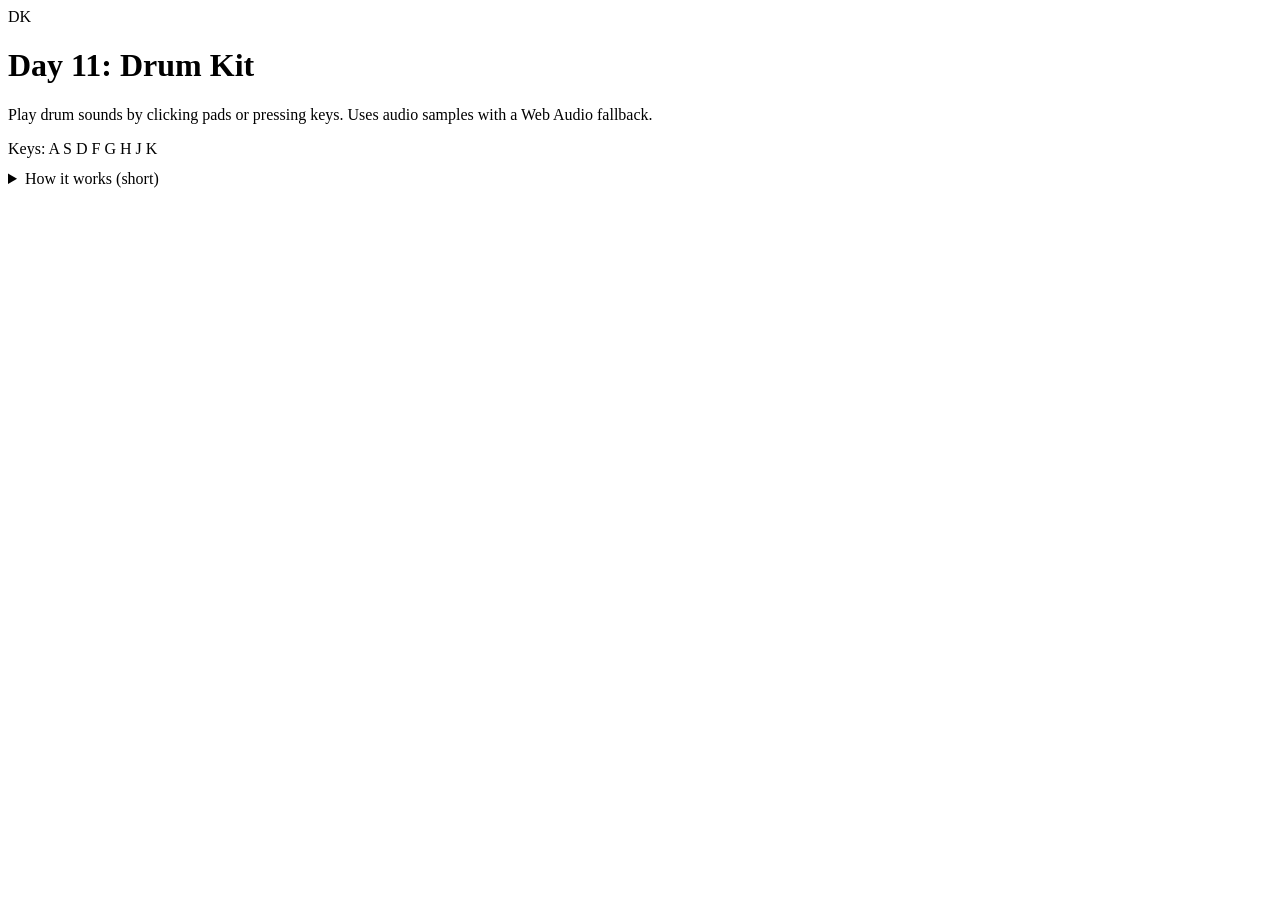
==== Code Playground/Drum Kit/Index.html @ 3bd1d0f8 "Add initial HTML structure for Drum Kit project" ====
<!doctype html>
<html lang="en">

<head>
    <meta charset="utf-8" />
    <meta name="viewport" content="width=device-width,initial-scale=1" />
    <title>Day 11 — Drum Kit</title>
    <link rel="stylesheet" href="style.css">
</head>

<body>
    <main class="card" role="main" aria-labelledby="title">
        <header>
            <div class="logo">DK</div>
            <div>
                <h1 id="title">Day 11: Drum Kit</h1>
                <p class="lead">Play drum sounds by clicking pads or pressing keys. Uses audio samples with a Web Audio
                    fallback.</p>
            </div>
        </header>
        <section class="kit" id="kit" aria-label="Drum kit"> <!-- pads generated by JS -->
            <!-- Example keyboard mapping shown below for reference -->
            <div class="legend muted">Keys: A S D F G H J K</div>
        </section>
        <details style="margin-top:12px">
            <summary>How it works (short)</summary>
            <p class="small">JS loads audio samples into Audio elements or AudioBuffer via Web Audio. When a pad is
                triggered (click or keydown) the corresponding sound is played and the pad gets an active visual state.
                If sample files are missing, a small synthesized sound is generated as a fallback.</p>
        </details>
    </main>
    <script src="App.js"></script>
</body>

</html>
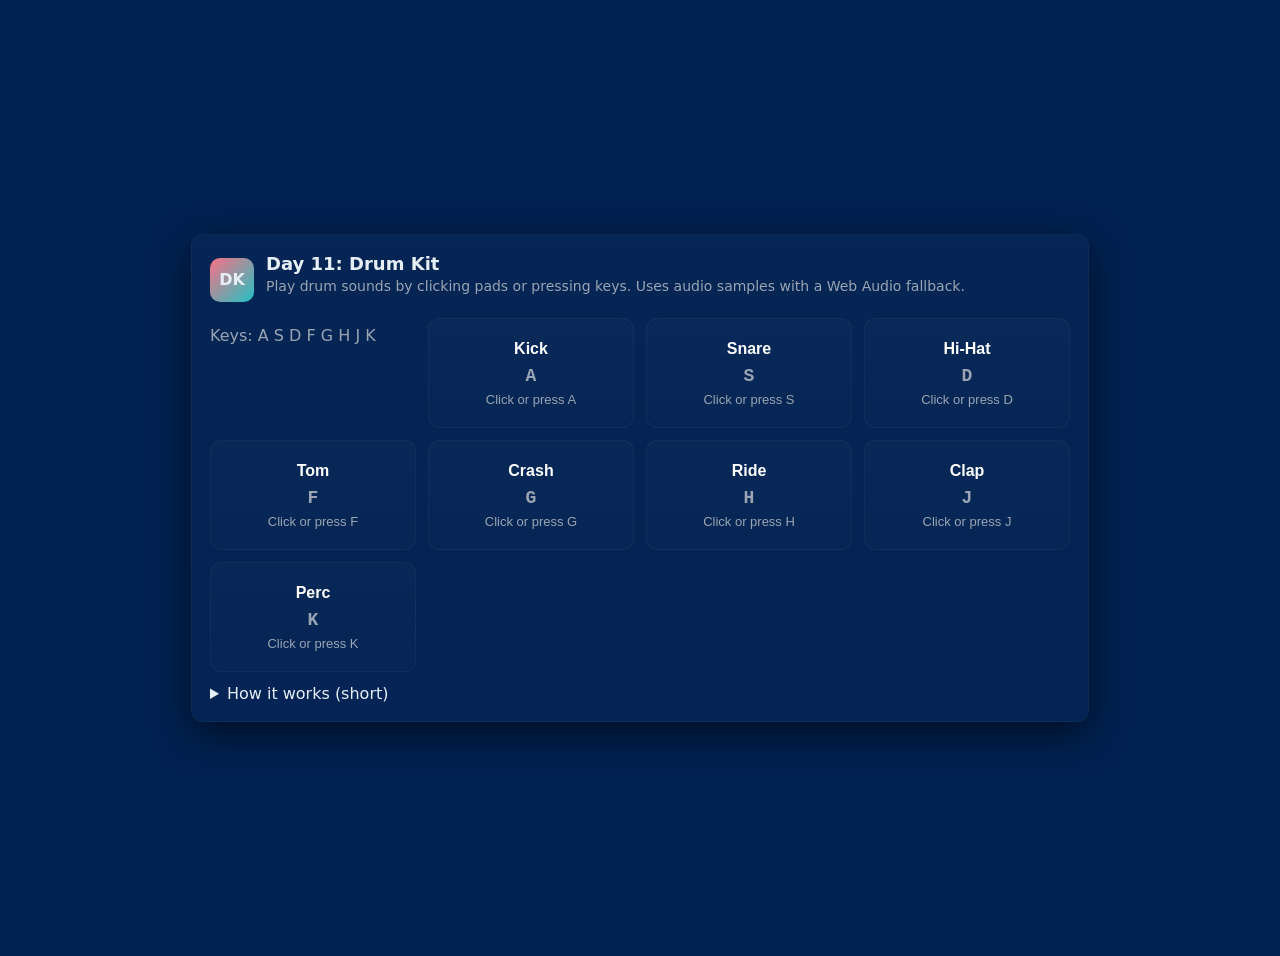
==== commit ef5df2d8: "Fix stylesheet reference case sensitivity Updated stylesheet reference from 'style.css' to 'Style.cs" ====
--- a/Code Playground/Drum Kit/Index.html
+++ b/Code Playground/Drum Kit/Index.html
@@ -5,7 +5,7 @@
     <meta charset="utf-8" />
     <meta name="viewport" content="width=device-width,initial-scale=1" />
     <title>Day 11 — Drum Kit</title>
-    <link rel="stylesheet" href="style.css">
+    <link rel="stylesheet" href="Style.css">
 </head>
 
 <body>
--- a/Code Playground/Drum Kit/Style.css
+++ b/Code Playground/Drum Kit/Style.css
@@ -0,0 +1,128 @@
+:root {
+  --bg: #071026;
+  --card: #0b1220;
+  --accent: #fb7185;
+  --muted: #9aa4b2;
+  --white: #e6eef6;
+  font-family: Inter, system-ui, -apple-system, 'Segoe UI', Roboto, Arial;
+}
+
+html,
+body {
+  height: 100%;
+}
+
+body {
+  margin: 0;
+  background: #002252;
+  color: var(--white);
+  display: flex;
+  align-items: center;
+  justify-content: center;
+  padding: 28px;
+}
+
+.card {
+  width: min(860px, 96%);
+  background: linear-gradient(180deg, rgba(255, 255, 255, 0.02), rgba(255, 255, 255, 0.01));
+  border-radius: 12px;
+  padding: 18px;
+  box-shadow: 0 12px 40px rgba(0, 0, 0, 0.6);
+  border: 1px solid rgba(255, 255, 255, 0.03);
+}
+
+header {
+  display: flex;
+  gap: 12px;
+  align-items: center;
+}
+
+.logo {
+  width: 44px;
+  height: 44px;
+  border-radius: 10px;
+  background: linear-gradient(135deg, var(--accent), #22c1c3);
+  display: flex;
+  align-items: center;
+  justify-content: center;
+  font-weight: 700;
+}
+
+h1 {
+  margin: 0;
+  font-size: 18px;
+}
+
+.lead {
+  margin: 4px 0 12px;
+  color: var(--muted);
+  font-size: 14px;
+}
+
+.kit {
+  display: grid;
+  grid-template-columns: repeat(4, 1fr);
+  gap: 12px;
+  margin-top: 12px;
+}
+
+@media (max-width:640px) {
+  .kit {
+    grid-template-columns: repeat(2, 1fr);
+  }
+}
+
+.pad {
+  background: linear-gradient(180deg, rgba(255, 255, 255, 0.02), rgba(255, 255, 255, 0.01));
+  border: 1px solid rgba(255, 255, 255, 0.04);
+  padding: 18px;
+  border-radius: 12px;
+  text-align: center;
+  cursor: pointer;
+  user-select: none;
+  touch-action: none;
+  position: relative;
+  min-height: 110px;
+  display: flex;
+  align-items: center;
+  justify-content: center;
+  flex-direction: column;
+  transition: transform 120ms ease, box-shadow 120ms ease;
+}
+
+.pad .key {
+  font-family: ui-monospace, monospace;
+  font-weight: 700;
+  font-size: 18px;
+  color: var(--muted);
+  margin-top: 8px;
+}
+
+.pad .label {
+  font-size: 16px;
+  font-weight: 700;
+  color: #ffffff;
+}
+
+.pad:active,
+.pad.active {
+  transform: translateY(-6px);
+  box-shadow: 0 10px 30px rgba(0, 0, 0, 0.6);
+  outline: 3px solid rgba(124, 58, 237, 0.12);
+}
+
+.pad .sub {
+  font-size: 13px;
+  color: var(--muted);
+  margin-top: 6px;
+}
+
+.legend {
+  margin-top: 8px;
+  color: var(--muted)
+}
+
+.small {
+  font-size: 13px;
+  color: var(--muted)
+}
